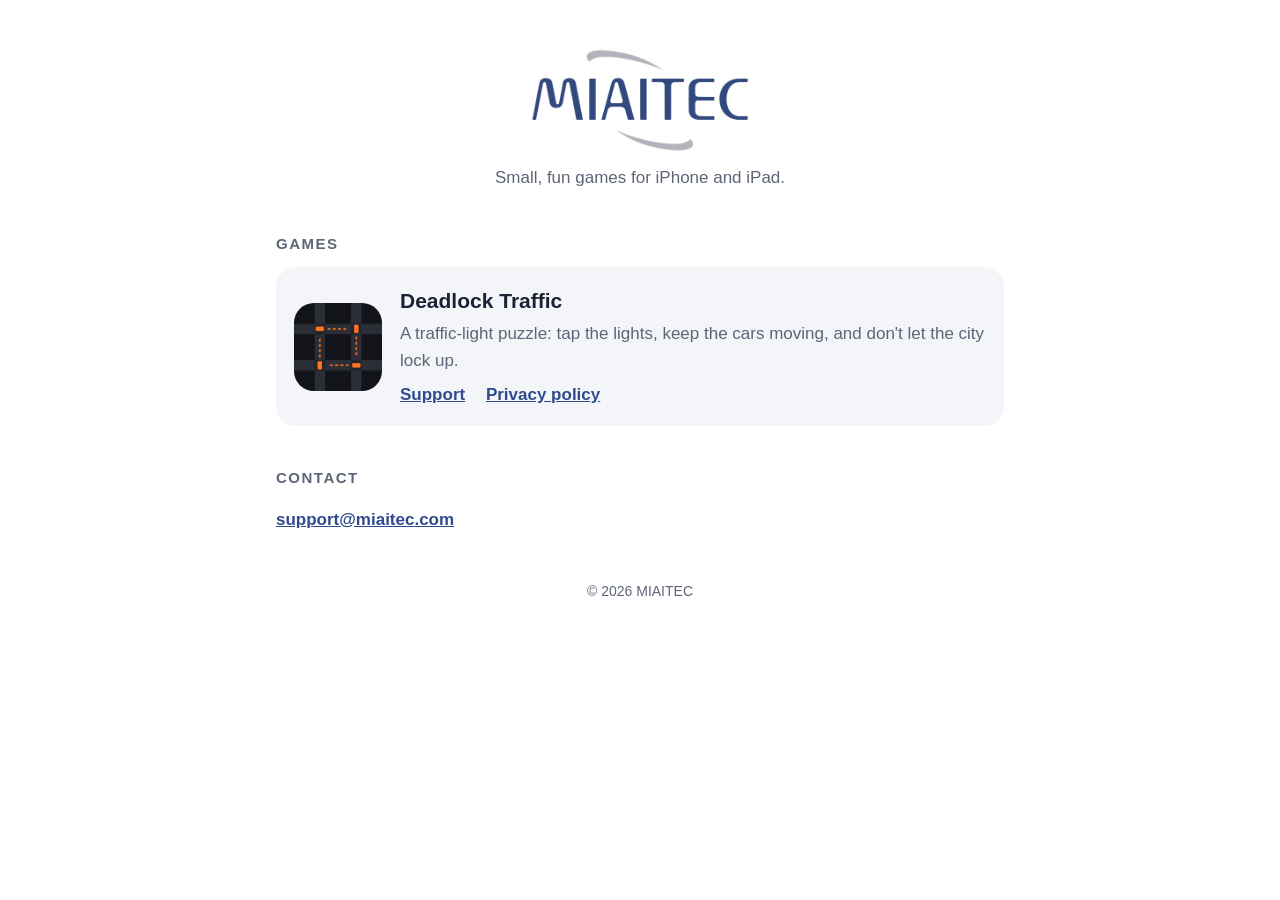
==== index.html @ ff77396c "MIAITEC website: home page, Deadlock Traffic support page and privacy policy Served by GitHub Pages " ====
<!doctype html>
<html lang="en">
<head>
<meta charset="utf-8">
<meta name="viewport" content="width=device-width, initial-scale=1">
<title>MIAITEC — Games for iPhone and iPad</title>
<meta name="description" content="MIAITEC makes small, fun games for iPhone and iPad, including Deadlock Traffic.">
<link rel="icon" href="deadlock-traffic/icon.png">
<link rel="stylesheet" href="style.css">
</head>
<body>
<main>
  <img class="logo" src="miaitec-logo.png" alt="MIAITEC">
  <p class="lead">Small, fun games for iPhone and iPad.</p>

  <h2>Games</h2>
  <div class="game">
    <img src="deadlock-traffic/icon.png" alt="Deadlock Traffic app icon">
    <div>
      <h3>Deadlock Traffic</h3>
      <p>A traffic-light puzzle: tap the lights, keep the cars moving, and don't let the city lock up.</p>
      <div class="links">
        <a href="deadlock-traffic/">Support</a>
        <a href="deadlock-traffic/privacy.html">Privacy policy</a>
      </div>
    </div>
  </div>

  <h2>Contact</h2>
  <p><a href="mailto:support@miaitec.com">support@miaitec.com</a></p>

  <footer>© 2026 MIAITEC</footer>
</main>
</body>
</html>
---- style.css ----
:root {
  --navy: #2f4a8f;
  --text: #1c2233;
  --sub: #5d6577;
  --bg: #ffffff;
  --panel: #f3f5f9;
}
@media (prefers-color-scheme: dark) {
  :root { --text: #f2f4f8; --sub: #a6adbd; --bg: #10131a; --panel: #1b202b; --navy: #8fa8ec; }
  .logo { background: #ffffff; border-radius: 16px; padding: 12px 18px; }
}
* { box-sizing: border-box; }
body {
  margin: 0;
  background: var(--bg);
  color: var(--text);
  font: 17px/1.55 -apple-system, BlinkMacSystemFont, "Segoe UI", Roboto, sans-serif;
}
main { max-width: 760px; margin: 0 auto; padding: 48px 16px 64px; }
.logo { display: block; width: 220px; max-width: 70%; height: auto; margin: 0 auto 12px; }
.lead { text-align: center; color: var(--sub); margin: 0 0 40px; }
h2 { font-size: 15px; letter-spacing: 0.1em; text-transform: uppercase; color: var(--sub); margin: 40px 0 12px; }
.game {
  display: flex; gap: 18px; align-items: center;
  background: var(--panel); border-radius: 20px; padding: 18px;
  color: inherit; text-decoration: none;
}
.game img { width: 88px; height: 88px; border-radius: 20px; flex: none; }
.game h3 { margin: 0 0 4px; font-size: 21px; }
.game p { margin: 0 0 8px; color: var(--sub); }
.links a { margin-right: 16px; }
a { color: var(--navy); font-weight: 600; }
footer { margin-top: 48px; text-align: center; color: var(--sub); font-size: 14px; }
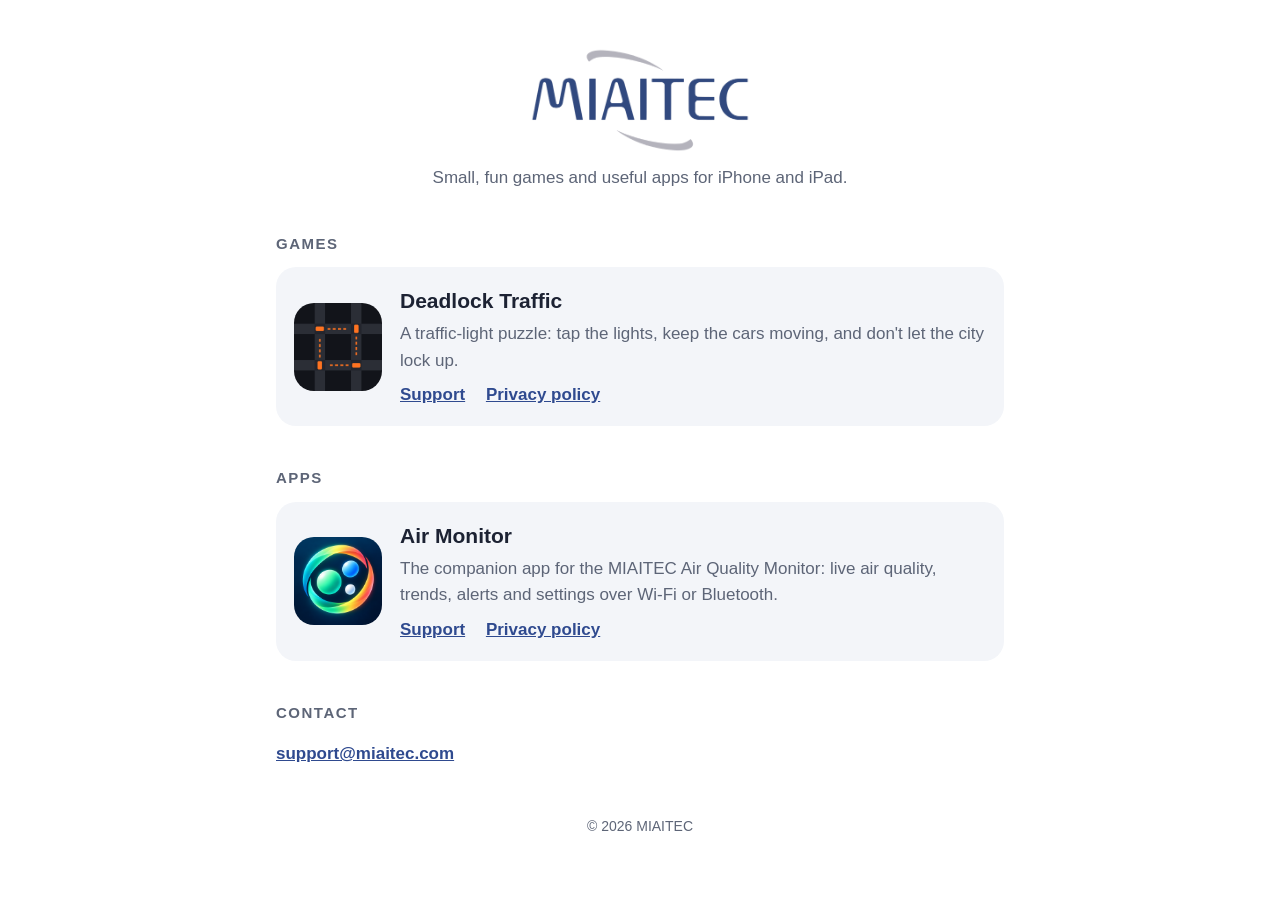
==== commit 360b8ff9: "Add Air Monitor support page and privacy policy New air-monitor/ (support FAQ, privacy policy, icon," ====
--- a/index.html
+++ b/index.html
@@ -3,15 +3,15 @@
 <head>
 <meta charset="utf-8">
 <meta name="viewport" content="width=device-width, initial-scale=1">
-<title>MIAITEC — Games for iPhone and iPad</title>
-<meta name="description" content="MIAITEC makes small, fun games for iPhone and iPad, including Deadlock Traffic.">
+<title>MIAITEC — Games and apps for iPhone and iPad</title>
+<meta name="description" content="MIAITEC makes small, fun games and useful apps for iPhone and iPad, including Deadlock Traffic and Air Monitor.">
 <link rel="icon" href="deadlock-traffic/icon.png">
 <link rel="stylesheet" href="style.css">
 </head>
 <body>
 <main>
   <img class="logo" src="miaitec-logo.png" alt="MIAITEC">
-  <p class="lead">Small, fun games for iPhone and iPad.</p>
+  <p class="lead">Small, fun games and useful apps for iPhone and iPad.</p>
 
   <h2>Games</h2>
   <div class="game">
@@ -26,6 +26,19 @@
     </div>
   </div>
 
+  <h2>Apps</h2>
+  <div class="game">
+    <img src="air-monitor/icon.png" alt="Air Monitor app icon">
+    <div>
+      <h3>Air Monitor</h3>
+      <p>The companion app for the MIAITEC Air Quality Monitor: live air quality, trends, alerts and settings over Wi-Fi or Bluetooth.</p>
+      <div class="links">
+        <a href="air-monitor/">Support</a>
+        <a href="air-monitor/privacy.html">Privacy policy</a>
+      </div>
+    </div>
+  </div>
+
   <h2>Contact</h2>
   <p><a href="mailto:support@miaitec.com">support@miaitec.com</a></p>
 
